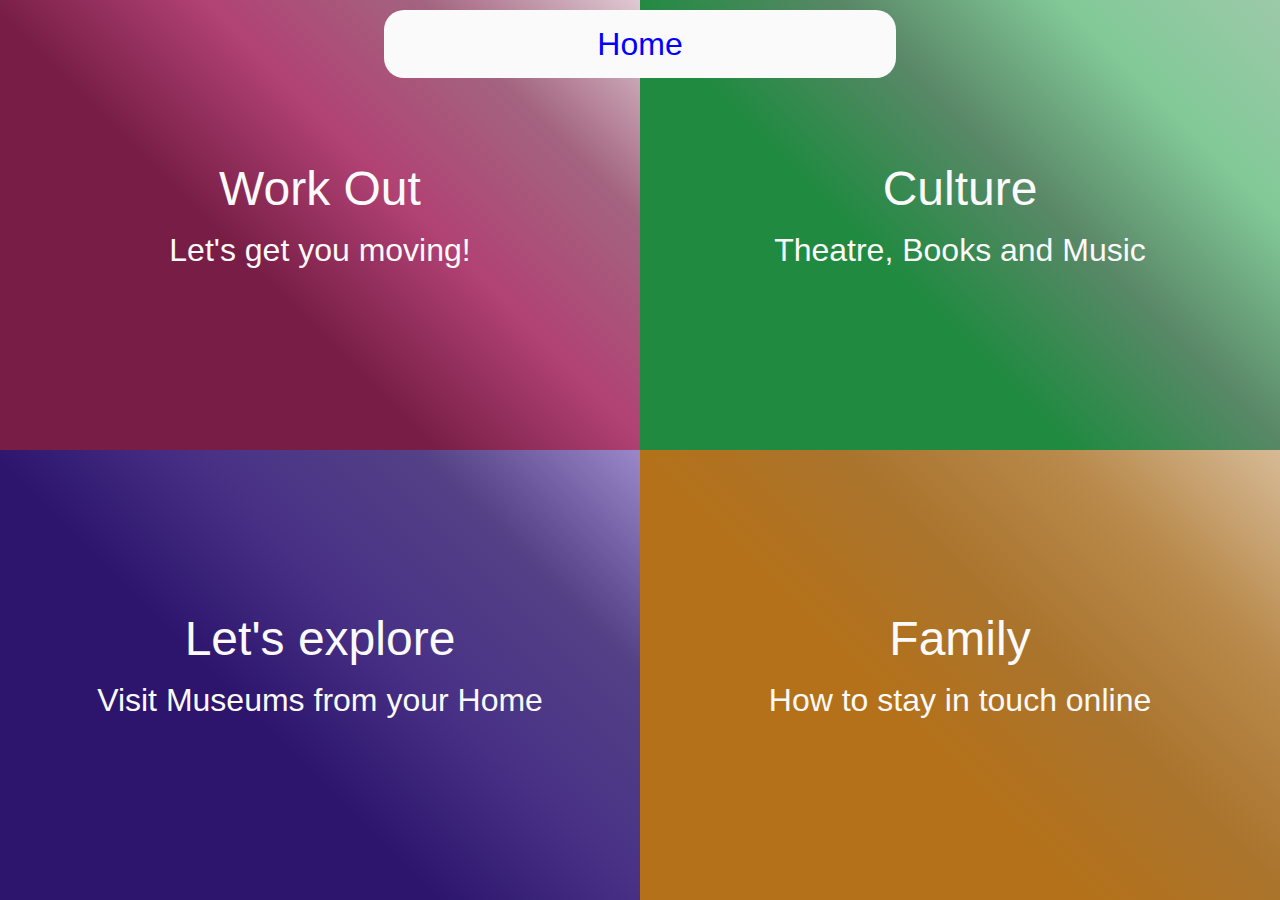
==== index.html @ 27f65aa9 "explore page complete just needs the header and footer adding in once they are made." ====
<!DOCTYPE html>
<html lang="en">
  <head>
    <meta charset="UTF-8" />
    <meta name="viewport" content="width=device-width, initial-scale=1.0" />
    <meta http-equiv="X-UA-Compatible" content="ie=edge" />
    <link
      rel="stylesheet"
      href="https://cdnjs.cloudflare.com/ajax/libs/twitter-bootstrap/4.5.0/css/bootstrap.min.css"
    />
    <link
      rel="stylesheet"
      href="https://cdnjs.cloudflare.com/ajax/libs/font-awesome/5.13.0/css/all.min.css"
    />
    <link rel="stylesheet" href="assets/css/style.css" />
    <title>Connecting Together Team 7</title>
  </head>

  <body>
  <header>
    <a href="index.html" class="home-btn">Home</a>
  </header>
    <div class="nav-container">
      <a href="#" class="nav-links">
        <div class="quadrant q-1">
          <div class="nav-text">
            <h2>Work Out</h2>
            <p>Let's get you moving!</p>
          </div>
        </div>
      </a>
      <a href="#" class="nav-links">
      <div class="quadrant q-2">
        <div class="nav-text">
          <h2>Culture</h2>
          <p>Theatre, Books and Music</p>
        </div>
      </div>
      </a>
       <a href="explore.html" class="nav-links">
      <div class="quadrant q-3">
        <div class="nav-text">
          <h2>Let's explore</h2>
          <p>Visit Museums from your Home</p>
        </div>
      </div>
       </a>
        <a href="" class="nav-links">
      <div class="quadrant q-4">
        <div class="nav-text">
          <h2>Family</h2>
          <p>How to stay in touch online</p>
        </div>
      </div>
        </a>
    </div>


    

    <script src="https://cdnjs.cloudflare.com/ajax/libs/jquery/3.5.1/jquery.slim.min.js"></script>
    <script src="https://cdnjs.cloudflare.com/ajax/libs/popper.js/1.16.1/umd/popper.min.js"></script>
    <script src="https://cdnjs.cloudflare.com/ajax/libs/twitter-bootstrap/4.5.0/js/bootstrap.min.js"></script>
  </body>
</html>
---- assets/css/style.css ----
header{
    position: relative;
    z-index:2;
    top:0;
    width:100%;
}

.home-btn{
    position:absolute;
    padding: 10px 10px;
    background: #fafafa;
    color:blue;
    right: 30%;
    left:30%;
    top: 10px;
    border-radius: 20px;
    font-size: 2rem;
    text-align: center;
}

.nav-container {
  width: 100%;
  height: 100%;
  display: flex;
  flex-wrap: wrap;
}
.quadrant{
    text-align: center;
    position: relative;
    display: flex;
  justify-content: center;
  align-items: center;
}

.nav-links{
    display: flex; 
    width:50%;
    height:50vh;
    color:#fafafa;
}
.nav-links:hover{
    text-decoration: none;
}

.q-1 {
  width: 100%;
  height: 100%;
  padding: 0;
  margin: 0;
  background: linear-gradient(45deg,rgb(120, 30, 70) 40%, rgb(177, 66, 116),rgb(163, 100, 128),rgb(223, 202, 211)) ;
  
}

.q-2 {
  width: 100%;
  height: 100%;
  padding: 0;
  margin: 0;
  background:  linear-gradient(45deg, rgb(33, 138, 65) 40%, rgb(90, 136, 104),rgb(130, 201, 151),rgb(156, 201, 169));
  
}

.q-3 {
  width: 100%;
  height: 100%;
  padding: 0;
  margin: 0;
background: linear-gradient(45deg, rgb(45, 21, 110) 40%, rgb(73, 50, 134),rgb(84, 65, 134),rgb(154, 136, 202));
}

.q-4 {
  width: 100%;
  height: 100%;
  padding: 0;
  margin: 0;
   background:  linear-gradient( 45deg,rgb(180, 113, 25) 40%, rgb(170, 116, 45),rgb(185, 138, 76),rgb(214, 186, 150) );
}

.nav-text h2{
    color: #fafafa;
    text-decoration: none;
    font-size:3rem;  
}

.nav-text p{
    color: #fafafa;
    text-decoration: none;
    font-size:2rem; 
}
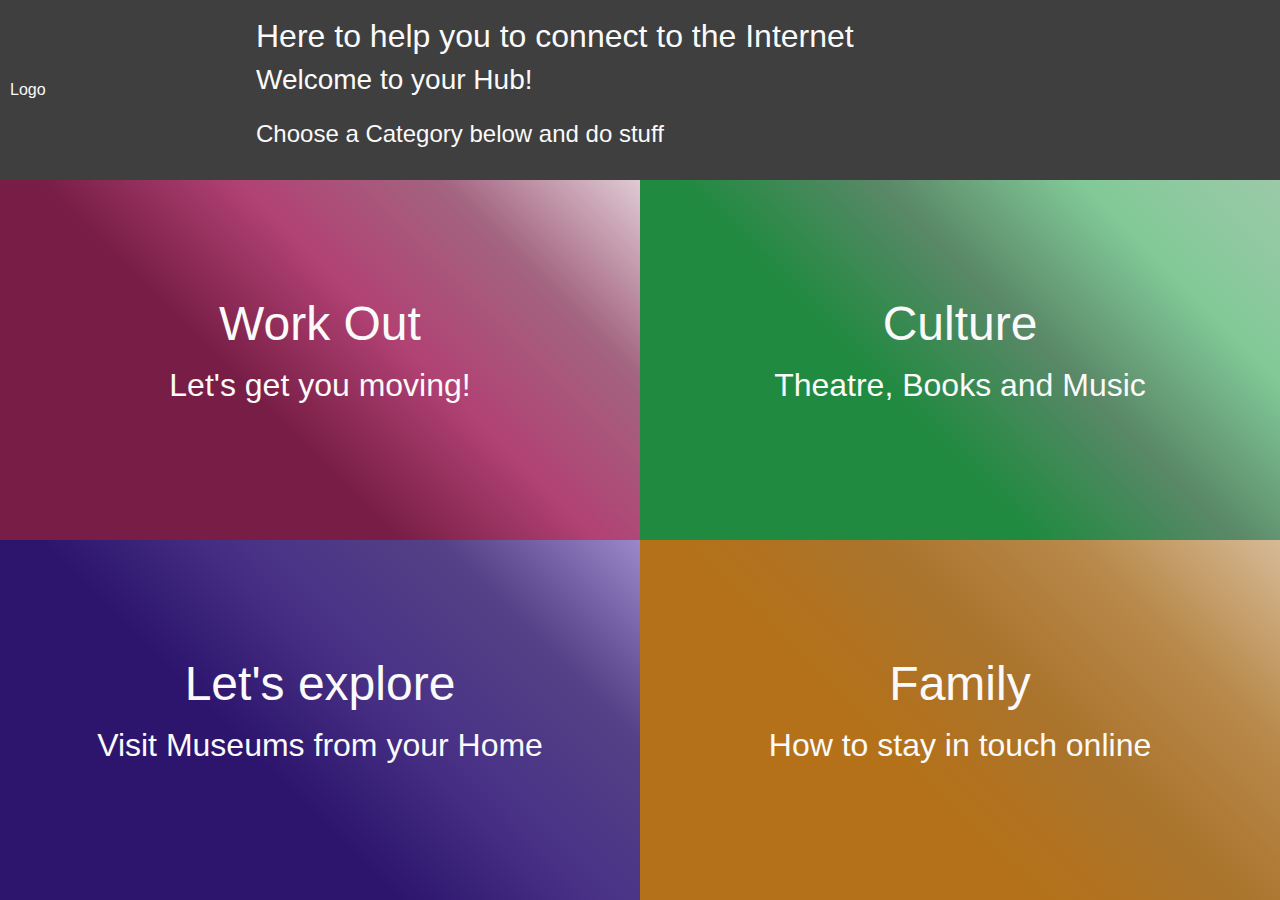
==== commit a789dda8: "responsive landing page with a new header" ====
--- a/index.html
+++ b/index.html
@@ -15,11 +15,17 @@
     <link rel="stylesheet" href="assets/css/style.css" />
     <title>Connecting Together Team 7</title>
   </head>
-
   <body>
-  <header>
-    <a href="index.html" class="home-btn">Home</a>
-  </header>
+    <header>
+      <div class="logo-lp">
+        <span>Logo</span>
+      </div>
+      <div class="header-text">
+        <h1>Here to help you to connect to the Internet</h1>
+        <h2>Welcome to your Hub!</h2>
+        <p>Choose a Category below and do stuff</p>
+      </div>
+    </header>
     <div class="nav-container">
       <a href="#" class="nav-links">
         <div class="quadrant q-1">
@@ -30,33 +36,30 @@
         </div>
       </a>
       <a href="#" class="nav-links">
-      <div class="quadrant q-2">
-        <div class="nav-text">
-          <h2>Culture</h2>
-          <p>Theatre, Books and Music</p>
+        <div class="quadrant q-2">
+          <div class="nav-text">
+            <h2>Culture</h2>
+            <p>Theatre, Books and Music</p>
+          </div>
         </div>
-      </div>
       </a>
-       <a href="explore.html" class="nav-links">
-      <div class="quadrant q-3">
-        <div class="nav-text">
-          <h2>Let's explore</h2>
-          <p>Visit Museums from your Home</p>
+      <a href="#" class="nav-links">
+        <div class="quadrant q-3">
+          <div class="nav-text">
+            <h2>Let's explore</h2>
+            <p>Visit Museums from your Home</p>
+          </div>
         </div>
-      </div>
-       </a>
-        <a href="" class="nav-links">
-      <div class="quadrant q-4">
-        <div class="nav-text">
-          <h2>Family</h2>
-          <p>How to stay in touch online</p>
+      </a>
+      <a href="#" class="nav-links">
+        <div class="quadrant q-4">
+          <div class="nav-text">
+            <h2>Family</h2>
+            <p>How to stay in touch online</p>
+          </div>
         </div>
-      </div>
-        </a>
+      </a>
     </div>
-
-
-    
 
     <script src="https://cdnjs.cloudflare.com/ajax/libs/jquery/3.5.1/jquery.slim.min.js"></script>
     <script src="https://cdnjs.cloudflare.com/ajax/libs/popper.js/1.16.1/umd/popper.min.js"></script>
--- a/assets/css/style.css
+++ b/assets/css/style.css
@@ -1,45 +1,63 @@
-header{
-    position: relative;
-    z-index:2;
-    top:0;
-    width:100%;
+body {
+  font-family: Verdana, sans-serif;
 }
 
-.home-btn{
-    position:absolute;
-    padding: 10px 10px;
-    background: #fafafa;
-    color:blue;
-    right: 30%;
-    left:30%;
-    top: 10px;
-    border-radius: 20px;
-    font-size: 2rem;
-    text-align: center;
+header {
+  width: 100%;
+  height: 20vh;
+  background: Rgba(15, 15, 15, 0.8);
+  color: #fafafa;
+  display: flex;
+  align-items: center;
+  justify-content: center;
+}
+
+.header-text {
+  width: 80%;
+  text-align: left;
+}
+.header-text h1 {
+  margin-top: 5px;
+  margin-bottom: 8px;
+  font-size: 2rem;
+}
+
+.header-text h2 {
+  font-size: 1.75rem;
+}
+
+.header-text p {
+  margin-top: 20px;
+  font-size: 1.5rem;
+}
+
+.logo-lp {
+  margin-right: auto;
+  margin-left: 10px;
 }
 
 .nav-container {
   width: 100%;
-  height: 100%;
+  height: 80%;
   display: flex;
   flex-wrap: wrap;
 }
-.quadrant{
-    text-align: center;
-    position: relative;
-    display: flex;
+.quadrant {
+  text-align: center;
+  position: relative;
+  display: flex;
   justify-content: center;
   align-items: center;
 }
 
-.nav-links{
-    display: flex; 
-    width:50%;
-    height:50vh;
-    color:#fafafa;
+.nav-links {
+  display: flex;
+  width: 50%;
+  height: 40vh;
+  color: #fafafa;
 }
-.nav-links:hover{
-    text-decoration: none;
+.nav-links:hover {
+  text-decoration: none;
 }
 
 .q-1 {
@@ -47,8 +65,13 @@
   height: 100%;
   padding: 0;
   margin: 0;
-  background: linear-gradient(45deg,rgb(120, 30, 70) 40%, rgb(177, 66, 116),rgb(163, 100, 128),rgb(223, 202, 211)) ;
-  
+  background: linear-gradient(
+    45deg,
+    rgb(120, 30, 70) 40%,
+    rgb(177, 66, 116),
+    rgb(163, 100, 128),
+    rgb(223, 202, 211)
+  );
 }
 
 .q-2 {
@@ -56,8 +79,13 @@
   height: 100%;
   padding: 0;
   margin: 0;
-  background:  linear-gradient(45deg, rgb(33, 138, 65) 40%, rgb(90, 136, 104),rgb(130, 201, 151),rgb(156, 201, 169));
-  
+  background: linear-gradient(
+    45deg,
+    rgb(33, 138, 65) 40%,
+    rgb(90, 136, 104),
+    rgb(130, 201, 151),
+    rgb(156, 201, 169)
+  );
 }
 
 .q-3 {
@@ -65,7 +93,13 @@
   height: 100%;
   padding: 0;
   margin: 0;
-background: linear-gradient(45deg, rgb(45, 21, 110) 40%, rgb(73, 50, 134),rgb(84, 65, 134),rgb(154, 136, 202));
+  background: linear-gradient(
+    45deg,
+    rgb(45, 21, 110) 40%,
+    rgb(73, 50, 134),
+    rgb(84, 65, 134),
+    rgb(154, 136, 202)
+  );
 }
 
 .q-4 {
@@ -73,17 +107,63 @@
   height: 100%;
   padding: 0;
   margin: 0;
-   background:  linear-gradient( 45deg,rgb(180, 113, 25) 40%, rgb(170, 116, 45),rgb(185, 138, 76),rgb(214, 186, 150) );
+  background: linear-gradient(
+    45deg,
+    rgb(180, 113, 25) 40%,
+    rgb(170, 116, 45),
+    rgb(185, 138, 76),
+    rgb(214, 186, 150)
+  );
 }
 
-.nav-text h2{
-    color: #fafafa;
-    text-decoration: none;
-    font-size:3rem;  
+.nav-text h2 {
+  color: #fafafa;
+  text-decoration: none;
+  font-size: 3rem;
 }
 
-.nav-text p{
-    color: #fafafa;
-    text-decoration: none;
-    font-size:2rem; 
+.nav-text p {
+  color: #fafafa;
+  text-decoration: none;
+  font-size: 2rem;
 }
+
+
+@media screen and (max-width:992px){
+    .header-text h1{
+        font-size: 1.5rem;
+    }
+    .header-text h2 {
+        font-size: 1.25rem;
+    }
+
+    .header-text p {
+        font-size: 1rem;
+    }
+}
+
+@media screen and (max-width:660px){
+    .header-text{
+        text-align: center;
+        margin-top: 5px;
+    }
+    .nav-text h2{
+        font-size: 2rem;
+    }
+
+    .nav-text p {
+        font-size: 1.25rem;
+    }
+}
+@media screen and (max-width:375px){
+    .header-text h1{
+        font-size: 1.25rem;
+    }
+    .header-text h2 {
+        font-size: 1rem;
+    }
+
+    .header-text p {
+        font-size: 0.75rem;
+    }
+}
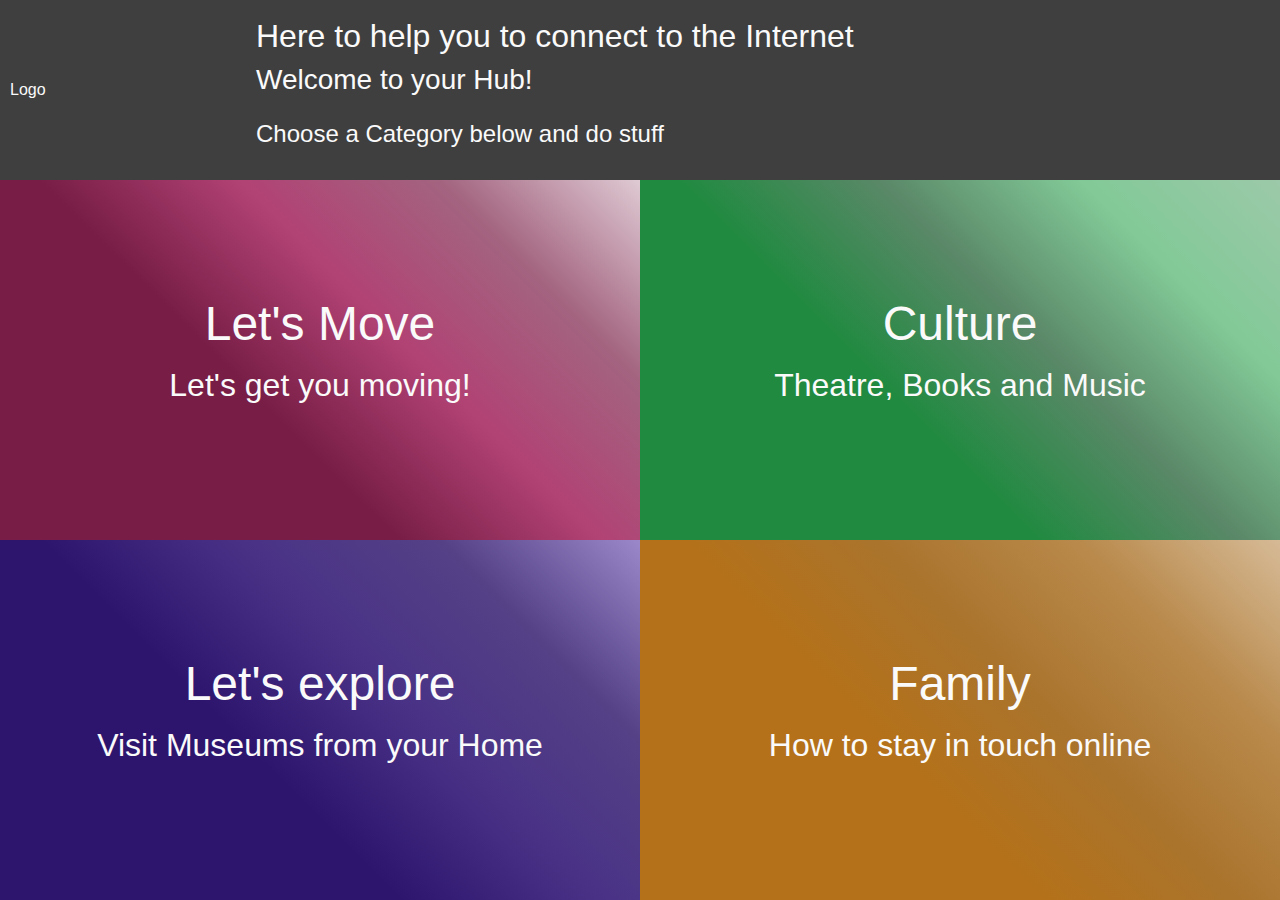
==== commit 0f31cb42: "Merge pull request #2 from NgiapPuoyKoh/mike_explore_done" ====
--- a/index.html
+++ b/index.html
@@ -30,19 +30,23 @@
       <a href="#" class="nav-links">
         <div class="quadrant q-1">
           <div class="nav-text">
-            <h2>Work Out</h2>
+            <h2>Let's Move</h2>
             <p>Let's get you moving!</p>
           </div>
         </div>
       </a>
+
       <a href="#" class="nav-links">
         <div class="quadrant q-2">
           <div class="nav-text">
             <h2>Culture</h2>
             <p>Theatre, Books and Music</p>
           </div>
+
         </div>
       </a>
+
+
       <a href="#" class="nav-links">
         <div class="quadrant q-3">
           <div class="nav-text">
@@ -57,9 +61,13 @@
             <h2>Family</h2>
             <p>How to stay in touch online</p>
           </div>
+
         </div>
       </a>
     </div>
+
+
+    
 
     <script src="https://cdnjs.cloudflare.com/ajax/libs/jquery/3.5.1/jquery.slim.min.js"></script>
     <script src="https://cdnjs.cloudflare.com/ajax/libs/popper.js/1.16.1/umd/popper.min.js"></script>
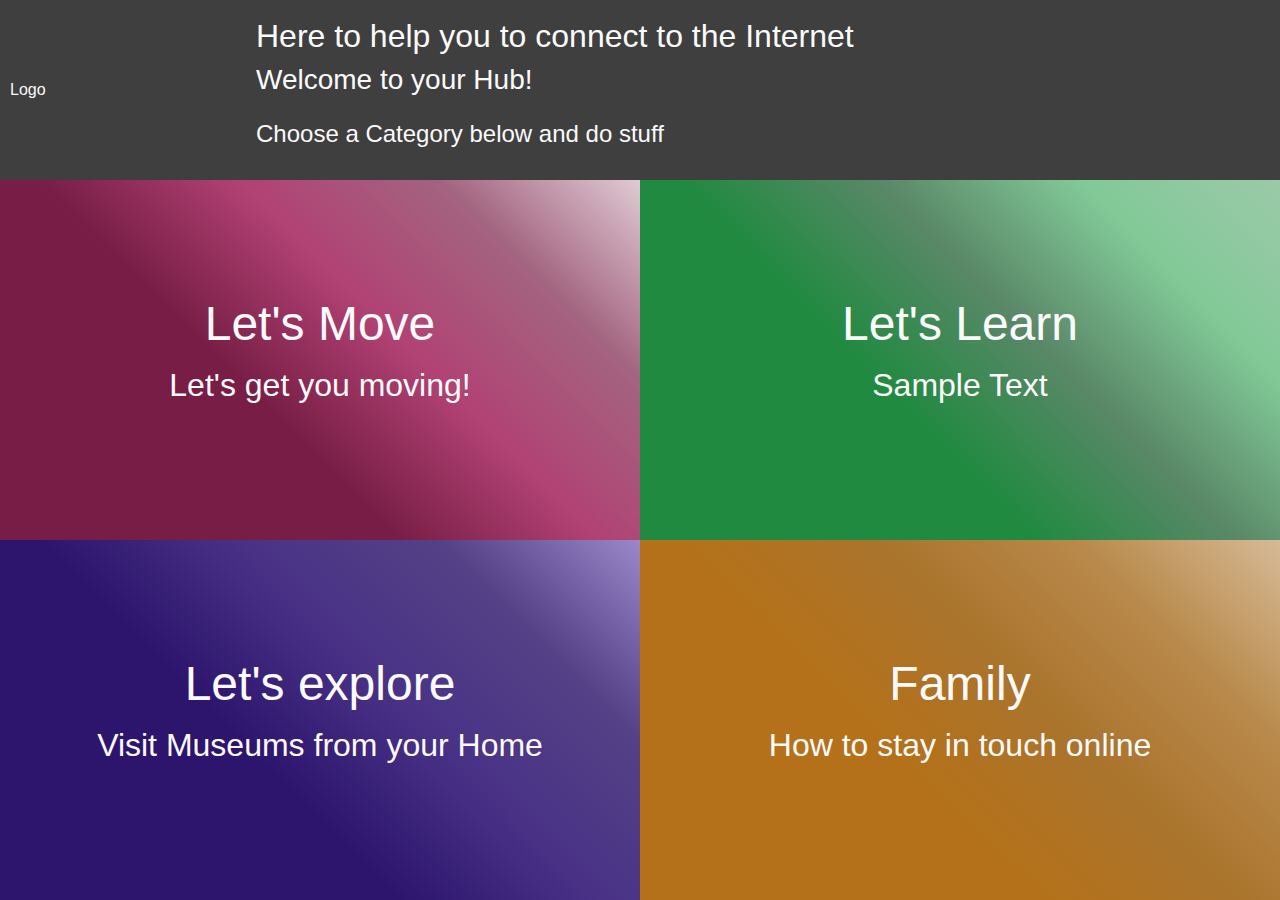
==== commit 81c253a7: "linked the sub-pages to the landing page" ====
--- a/index.html
+++ b/index.html
@@ -27,7 +27,7 @@
       </div>
     </header>
     <div class="nav-container">
-      <a href="#" class="nav-links">
+      <a href="move.html" class="nav-links">
         <div class="quadrant q-1">
           <div class="nav-text">
             <h2>Let's Move</h2>
@@ -36,18 +36,17 @@
         </div>
       </a>
 
-      <a href="#" class="nav-links">
+      <a href="learn.html" class="nav-links">
         <div class="quadrant q-2">
           <div class="nav-text">
-            <h2>Culture</h2>
-            <p>Theatre, Books and Music</p>
+            <h2>Let's Learn</h2>
+            <p>Sample Text</p>
           </div>
-
         </div>
       </a>
 
 
-      <a href="#" class="nav-links">
+      <a href="explore.html" class="nav-links">
         <div class="quadrant q-3">
           <div class="nav-text">
             <h2>Let's explore</h2>
@@ -55,7 +54,7 @@
           </div>
         </div>
       </a>
-      <a href="#" class="nav-links">
+      <a href="connect.html" class="nav-links">
         <div class="quadrant q-4">
           <div class="nav-text">
             <h2>Family</h2>
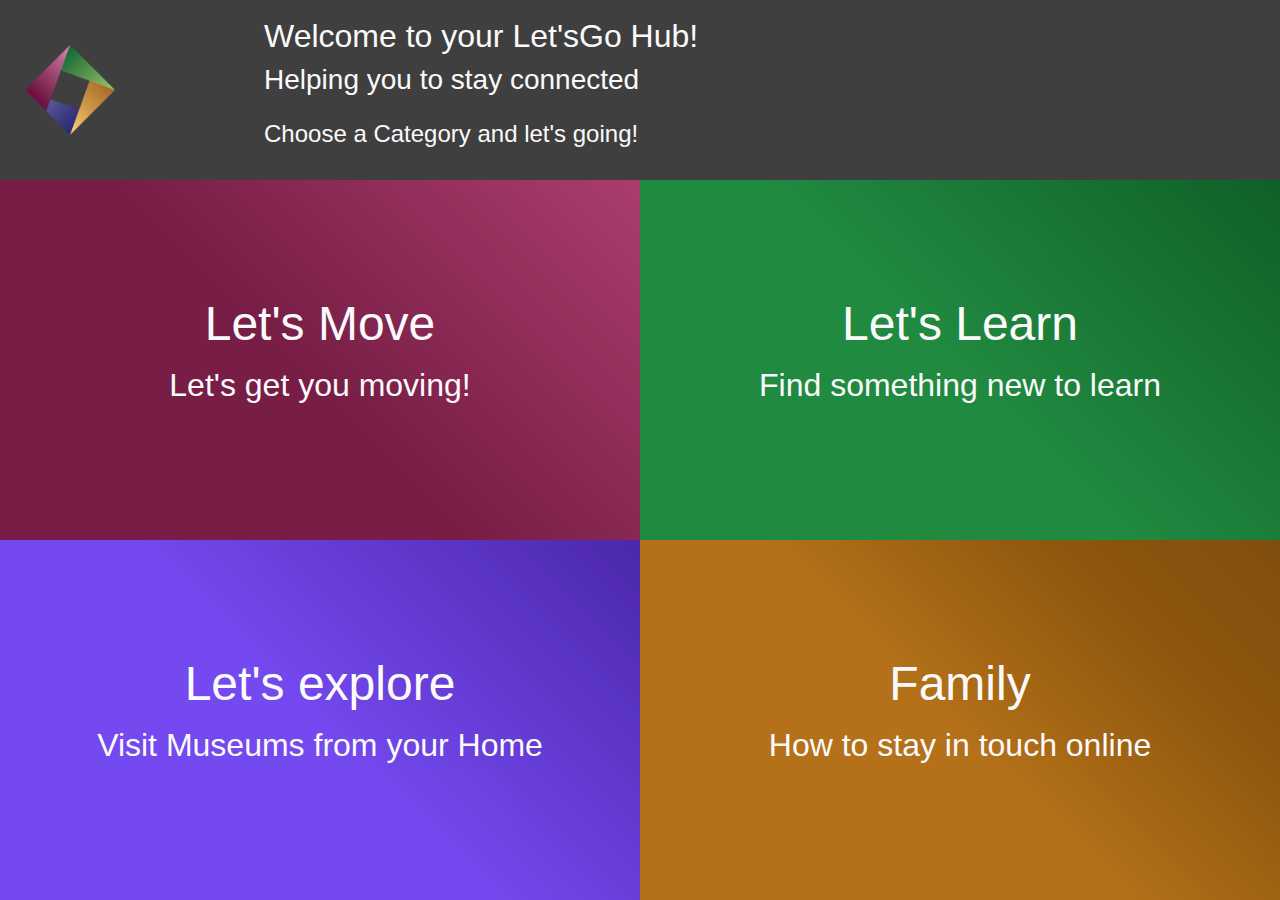
==== commit 8273d0f8: "added animations, changed header text" ====
--- a/index.html
+++ b/index.html
@@ -18,12 +18,14 @@
   <body>
     <header>
       <div class="logo-lp">
-        <span>Logo</span>
+        <a href="index.html">
+        <img src="assets/images/logo.png">
+        </a>
       </div>
       <div class="header-text">
-        <h1>Here to help you to connect to the Internet</h1>
-        <h2>Welcome to your Hub!</h2>
-        <p>Choose a Category below and do stuff</p>
+        <h1>Welcome to your Let'sGo Hub!</h1>
+        <h2>Helping you to stay connected</h2>
+        <p>Choose a Category and let's going!</p>
       </div>
     </header>
     <div class="nav-container">
@@ -40,11 +42,10 @@
         <div class="quadrant q-2">
           <div class="nav-text">
             <h2>Let's Learn</h2>
-            <p>Sample Text</p>
+            <p>Find something new to learn</p>
           </div>
         </div>
       </a>
-
 
       <a href="explore.html" class="nav-links">
         <div class="quadrant q-3">
@@ -60,13 +61,9 @@
             <h2>Family</h2>
             <p>How to stay in touch online</p>
           </div>
-
         </div>
       </a>
     </div>
-
-
-    
 
     <script src="https://cdnjs.cloudflare.com/ajax/libs/jquery/3.5.1/jquery.slim.min.js"></script>
     <script src="https://cdnjs.cloudflare.com/ajax/libs/popper.js/1.16.1/umd/popper.min.js"></script>
--- a/assets/css/style.css
+++ b/assets/css/style.css
@@ -10,6 +10,18 @@
   display: flex;
   align-items: center;
   justify-content: center;
+}
+
+.logo-lp{
+    width:20%;
+    height:50%;
+    
+}
+
+.logo-lp img{
+    width:auto;
+    height:100%;
+    margin-left: 15px;
 }
 
 .header-text {
@@ -48,6 +60,7 @@
   display: flex;
   justify-content: center;
   align-items: center;
+
 }
 
 .nav-links {
@@ -55,6 +68,7 @@
   width: 50%;
   height: 40vh;
   color: #fafafa;
+  
 }
 .nav-links:hover {
   text-decoration: none;
@@ -69,10 +83,36 @@
     45deg,
     rgb(120, 30, 70) 40%,
     rgb(177, 66, 116),
-    rgb(163, 100, 128),
-    rgb(223, 202, 211)
-  );
-}
+rgb(53, 8, 27), rgb(49, 6, 25)
+  );
+  animation: click 1s linear forwards;
+  background-size: 300% 300%;
+}
+
+.q-1:hover{
+     animation: gradient 10s ease infinite;
+     
+}
+
+@keyframes gradient {
+	0% {
+		background-position: 0% 0%;
+	}
+    25%{
+        background-position: 50% 50%;
+    }
+	50% {
+		background-position: 100% 50%;
+	}
+
+    75%{
+        background-position: 50% 50%;
+    }
+	100% {
+		background-position: 0% 50%;
+	}
+}
+
 
 .q-2 {
   width: 100%;
@@ -82,10 +122,17 @@
   background: linear-gradient(
     45deg,
     rgb(33, 138, 65) 40%,
-    rgb(90, 136, 104),
-    rgb(130, 201, 151),
-    rgb(156, 201, 169)
-  );
+    rgb(12, 90, 35),
+    rgb(5, 48, 18),
+     rgb(12, 73, 30)
+  );
+  animation: click 1s linear forwards;
+  background-size: 300% 300%;
+}
+
+.q-2:hover{
+     animation: gradient 10s ease infinite;
+     
 }
 
 .q-3 {
@@ -95,12 +142,19 @@
   margin: 0;
   background: linear-gradient(
     45deg,
-    rgb(45, 21, 110) 40%,
-    rgb(73, 50, 134),
-    rgb(84, 65, 134),
-    rgb(154, 136, 202)
-  );
-}
+    rgb(117, 73, 240) 40%,
+  rgb(44, 15, 117),
+    rgb(12, 3, 39)
+  );
+  animation: click 1s linear forwards;
+  background-size: 300% 300%;
+}
+
+.q-3:hover{
+     animation: gradient 10s ease infinite;
+     
+}
+
 
 .q-4 {
   width: 100%;
@@ -110,11 +164,19 @@
   background: linear-gradient(
     45deg,
     rgb(180, 113, 25) 40%,
-    rgb(170, 116, 45),
-    rgb(185, 138, 76),
-    rgb(214, 186, 150)
-  );
-}
+    rgb(141, 86, 14)50%,
+    rgb(95, 57, 8),
+    rgb(51, 30, 3)
+  );
+  animation: click 1s linear forwards;
+  background-size: 300% 300%;
+}
+
+.q-4:hover{
+     animation: gradient 10s ease infinite;
+     
+}
+
 
 .nav-text h2 {
   color: #fafafa;
@@ -140,6 +202,51 @@
     .header-text p {
         font-size: 1rem;
     }
+}
+
+@media screen and (max-width:768px){
+    .q-1, .q-2, .q-3, .q-4{
+    
+        animation: gradient 10s ease forwards;
+
+    }
+
+    .q-1{
+        animation-delay: 0s;
+    }
+
+    .q-2{
+         animation-delay: 5s;
+    }
+
+    .q-3{
+         animation-delay: 10s;
+    }
+
+    .q-4{
+         animation-delay: 15s;
+    }
+
+    @keyframes gradient {
+	0% {
+		background-position: 0% 0%;
+	}
+    25%{
+        background-position: 50% 50%;
+    }
+	50% {
+		background-position: 100% 50%;
+	}
+
+    75%{
+        background-position: 50% 50%;
+    }
+	100% {
+		background-position: 0% 50%;
+	}
+}
+
+
 }
 
 @media screen and (max-width:660px){
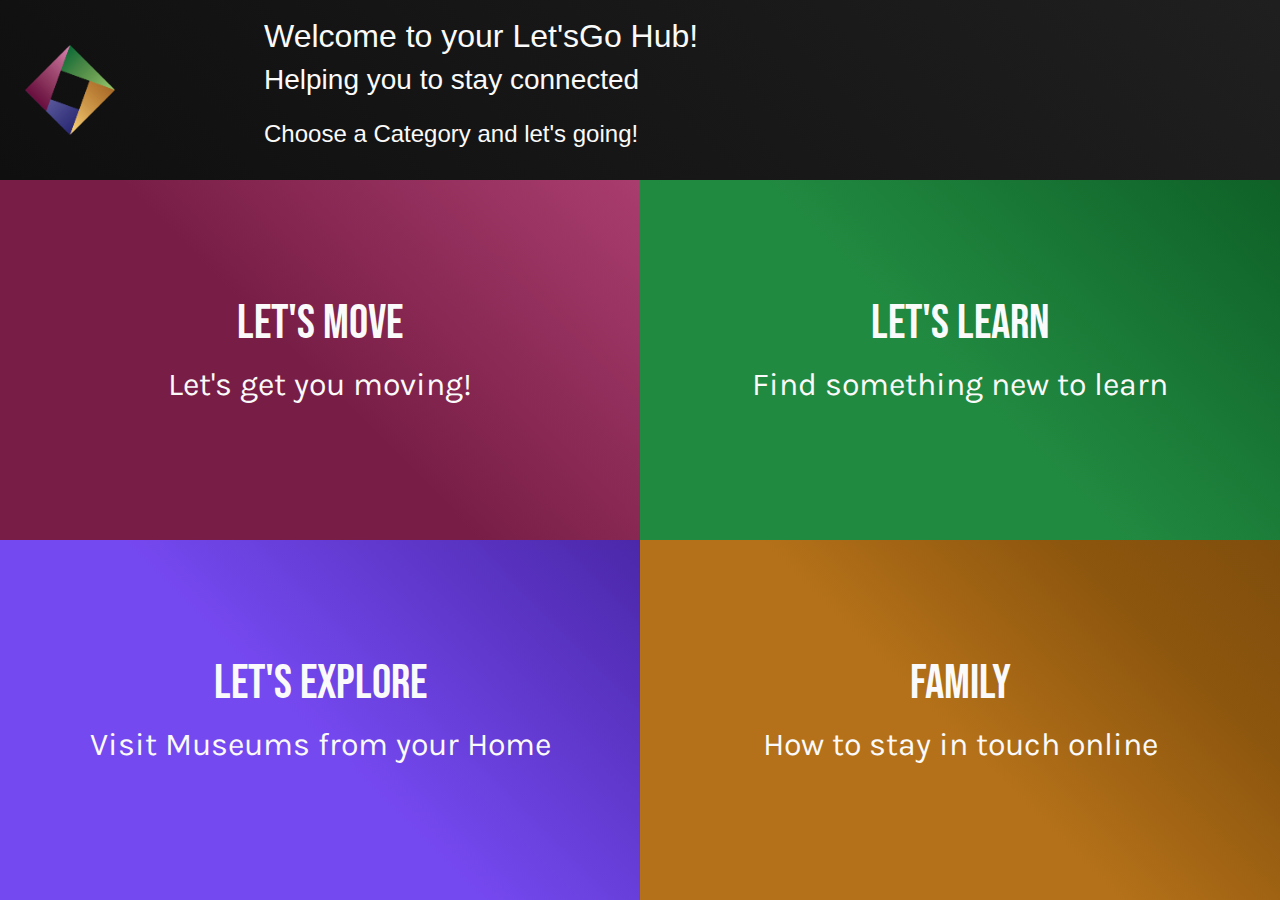
==== commit 2a5204fc: "added fonts to the index.html navigation card text" ====
--- a/index.html
+++ b/index.html
@@ -1,6 +1,7 @@
 <!DOCTYPE html>
 <html lang="en">
   <head>
+  <link rel="icon" type="assets/images/logo.png" href="assets/images/favicon.png"/>
     <meta charset="UTF-8" />
     <meta name="viewport" content="width=device-width, initial-scale=1.0" />
     <meta http-equiv="X-UA-Compatible" content="ie=edge" />
@@ -32,7 +33,7 @@
       <a href="move.html" class="nav-links">
         <div class="quadrant q-1">
           <div class="nav-text">
-            <h2>Let's Move</h2>
+            <h2 class="h2-font">Let's Move</h2>
             <p>Let's get you moving!</p>
           </div>
         </div>
@@ -41,7 +42,7 @@
       <a href="learn.html" class="nav-links">
         <div class="quadrant q-2">
           <div class="nav-text">
-            <h2>Let's Learn</h2>
+            <h2 class="h2-font">Let's Learn</h2>
             <p>Find something new to learn</p>
           </div>
         </div>
@@ -50,7 +51,7 @@
       <a href="explore.html" class="nav-links">
         <div class="quadrant q-3">
           <div class="nav-text">
-            <h2>Let's explore</h2>
+            <h2 class="h2-font">Let's explore</h2>
             <p>Visit Museums from your Home</p>
           </div>
         </div>
@@ -58,7 +59,7 @@
       <a href="connect.html" class="nav-links">
         <div class="quadrant q-4">
           <div class="nav-text">
-            <h2>Family</h2>
+            <h2 class="h2-font">Family</h2>
             <p>How to stay in touch online</p>
           </div>
         </div>
--- a/assets/css/style.css
+++ b/assets/css/style.css
@@ -1,3 +1,4 @@
+@import url('https://fonts.googleapis.com/css2?family=Bebas+Neue&family=Karla&display=swap');
 body {
   font-family: Verdana, sans-serif;
 }
@@ -5,7 +6,7 @@
 header {
   width: 100%;
   height: 20vh;
-  background: Rgba(15, 15, 15, 0.8);
+ background: linear-gradient(45deg, rgb(15,15,15),rgb(32, 31, 31));
   color: #fafafa;
   display: flex;
   align-items: center;
@@ -89,8 +90,8 @@
   background-size: 300% 300%;
 }
 
-.q-1:hover{
-     animation: gradient 10s ease infinite;
+.quadrant:hover{
+     animation: gradient 5s ease infinite;
      
 }
 
@@ -130,10 +131,7 @@
   background-size: 300% 300%;
 }
 
-.q-2:hover{
-     animation: gradient 10s ease infinite;
-     
-}
+
 
 .q-3 {
   width: 100%;
@@ -150,10 +148,7 @@
   background-size: 300% 300%;
 }
 
-.q-3:hover{
-     animation: gradient 10s ease infinite;
-     
-}
+
 
 
 .q-4 {
@@ -172,22 +167,20 @@
   background-size: 300% 300%;
 }
 
-.q-4:hover{
-     animation: gradient 10s ease infinite;
-     
-}
 
 
 .nav-text h2 {
   color: #fafafa;
   text-decoration: none;
   font-size: 3rem;
+  font-family: 'Bebas Neue', cursive;
 }
 
 .nav-text p {
   color: #fafafa;
   text-decoration: none;
   font-size: 2rem;
+  font-family: 'Karla', sans-serif;
 }
 
 
@@ -207,7 +200,7 @@
 @media screen and (max-width:768px){
     .q-1, .q-2, .q-3, .q-4{
     
-        animation: gradient 10s ease forwards;
+        animation: gradient 5s ease forwards;
 
     }
 
@@ -216,15 +209,15 @@
     }
 
     .q-2{
-         animation-delay: 5s;
+         animation-delay: 3s;
     }
 
     .q-3{
-         animation-delay: 10s;
+         animation-delay: 8s;
     }
 
     .q-4{
-         animation-delay: 15s;
+         animation-delay: 13s;
     }
 
     @keyframes gradient {
@@ -274,3 +267,134 @@
         font-size: 0.75rem;
     }
 }
+
+
+/*--Let's Move section--*/
+
+.main2 {
+  width: 100%;
+  height: 100%;
+  padding: 0;
+  margin: 0;
+  background: linear-gradient(45deg,rgb(120, 30, 70) 40%, rgb(177, 66, 116),rgb(163, 100, 128),rgb(223, 202, 211)) ;
+}
+.iframe-container {
+position: relative;
+  padding-bottom: 56.25%; 
+  height: 0;
+}
+.iframe-container iframe{
+  position: absolute;
+  top:0;
+  left: 0;
+  width: 100%;
+  height: 100%;
+}
+.video-wraper {
+
+    padding: 10px;
+}
+
+
+
+
+/* Move Section */
+
+
+footer{
+    margin-top: 50px;
+    display: flex;
+    height:20vh;
+    align-items:center;
+    text-align: center;
+}
+.logo-container{
+    max-width:25%;
+    height:100%;
+    display: flex;
+    align-items: center;
+    justify-content: center;
+    background: linear-gradient(45deg, rgb(15,15,15),rgb(32, 31, 31));
+}
+.logo-container img {
+    width:40%;
+    height:auto;
+}
+
+.text-container {
+    min-width:25%;
+    height:100%;
+    text-align: center;
+}
+
+.text-container a {
+color:#fafafa;
+width:100%;
+height:100%;
+ display: flex;
+  justify-content: center;
+  align-items: center;
+  text-decoration: none;
+  
+}
+
+.text-container a:hover{
+    text-decoration: none;
+}
+
+
+.learn{
+    background: linear-gradient(
+    45deg,
+    rgb(33, 138, 65) 40%,
+    rgb(12, 90, 35),
+    rgb(5, 48, 18),
+     rgb(12, 73, 30)
+  );
+   background-size: 300% 300%;
+}
+.explore{
+    background: linear-gradient(
+    45deg,
+    rgb(117, 73, 240) 40%,
+  rgb(44, 15, 117),
+    rgb(12, 3, 39)
+  );
+   background-size: 300% 300%;
+}
+
+.family{
+    background: linear-gradient(
+    45deg,
+    rgb(180, 113, 25) 40%,
+    rgb(141, 86, 14)50%,
+    rgb(95, 57, 8),
+    rgb(51, 30, 3)
+  );
+   background-size: 300% 300%;
+}
+
+
+.learn:hover, .explore:hover, .family:hover{
+     animation: footer 5s ease infinite;
+     
+}
+
+@keyframes footer {
+	0% {
+		background-position: 0% 0%;
+	}
+    25%{
+        background-position: 50% 50%;
+    }
+	50% {
+		background-position: 100% 50%;
+	}
+
+    75%{
+        background-position: 50% 50%;
+    }
+	100% {
+		background-position: 0% 50%;
+	}
+}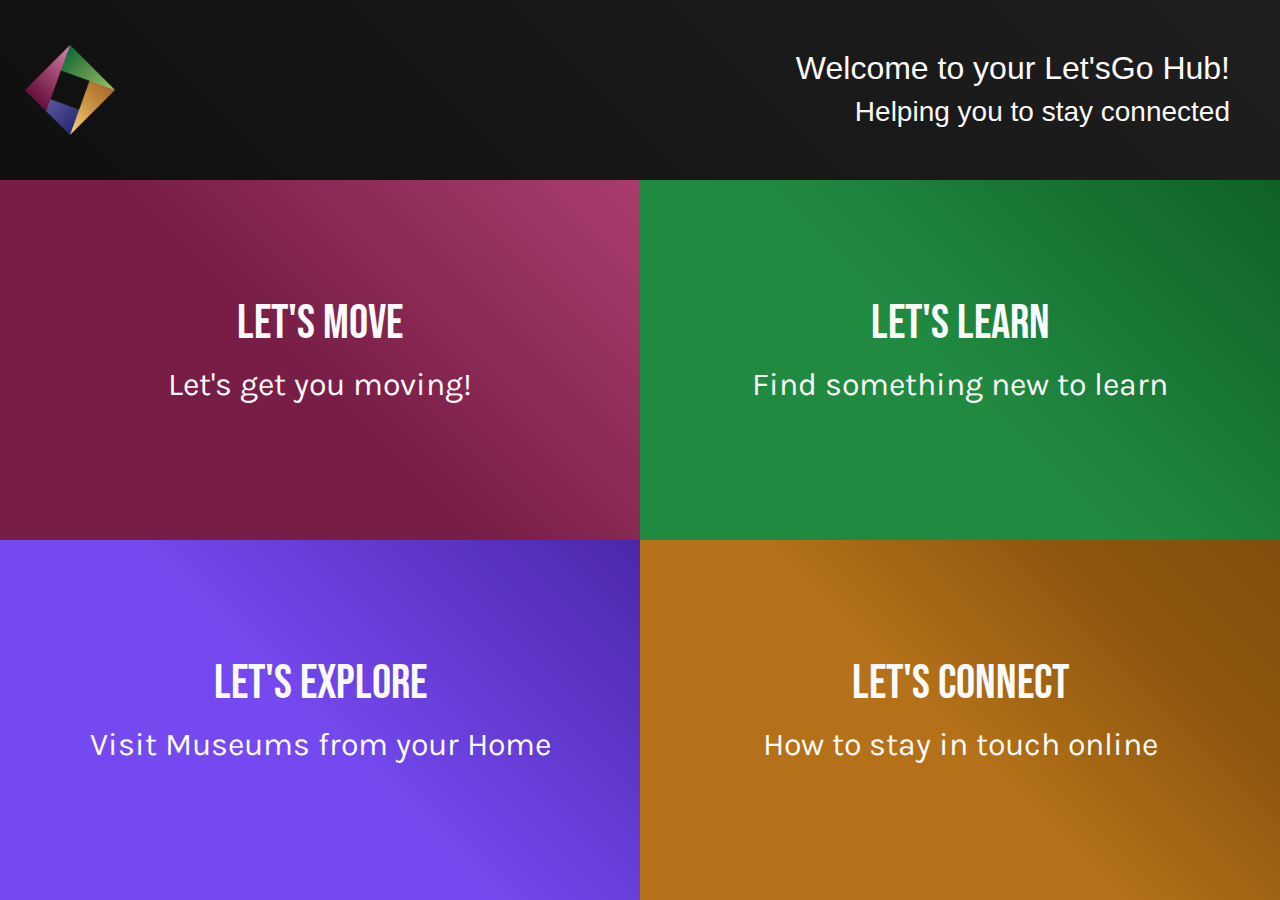
==== commit 0e892022: "and we are done" ====
--- a/index.html
+++ b/index.html
@@ -59,7 +59,7 @@
       <a href="connect.html" class="nav-links">
         <div class="quadrant q-4">
           <div class="nav-text">
-            <h2 class="h2-font">Family</h2>
+            <h2 class="h2-font">Let's Connect</h2>
             <p>How to stay in touch online</p>
           </div>
         </div>
--- a/assets/css/style.css
+++ b/assets/css/style.css
@@ -27,7 +27,9 @@
 
 .header-text {
   width: 80%;
-  text-align: left;
+  text-align: right;
+  margin-right: 50px;
+  
 }
 .header-text h1 {
   margin-top: 5px;
@@ -42,6 +44,7 @@
 .header-text p {
   margin-top: 20px;
   font-size: 1.5rem;
+  display: none;
 }
 
 .logo-lp {
@@ -194,6 +197,7 @@
 
     .header-text p {
         font-size: 1rem;
+        display: block;
     }
 }
 
@@ -397,4 +401,19 @@
 	100% {
 		background-position: 0% 50%;
 	}
+}
+
+
+
+@media screen and (max-width: 488pxpx) {
+  footer {
+    flex-wrap: wrap;
+  }
+  .logo-container {
+    max-width: 50%;
+  }
+
+  .text-container {
+    width: 50%;
+  }
 }